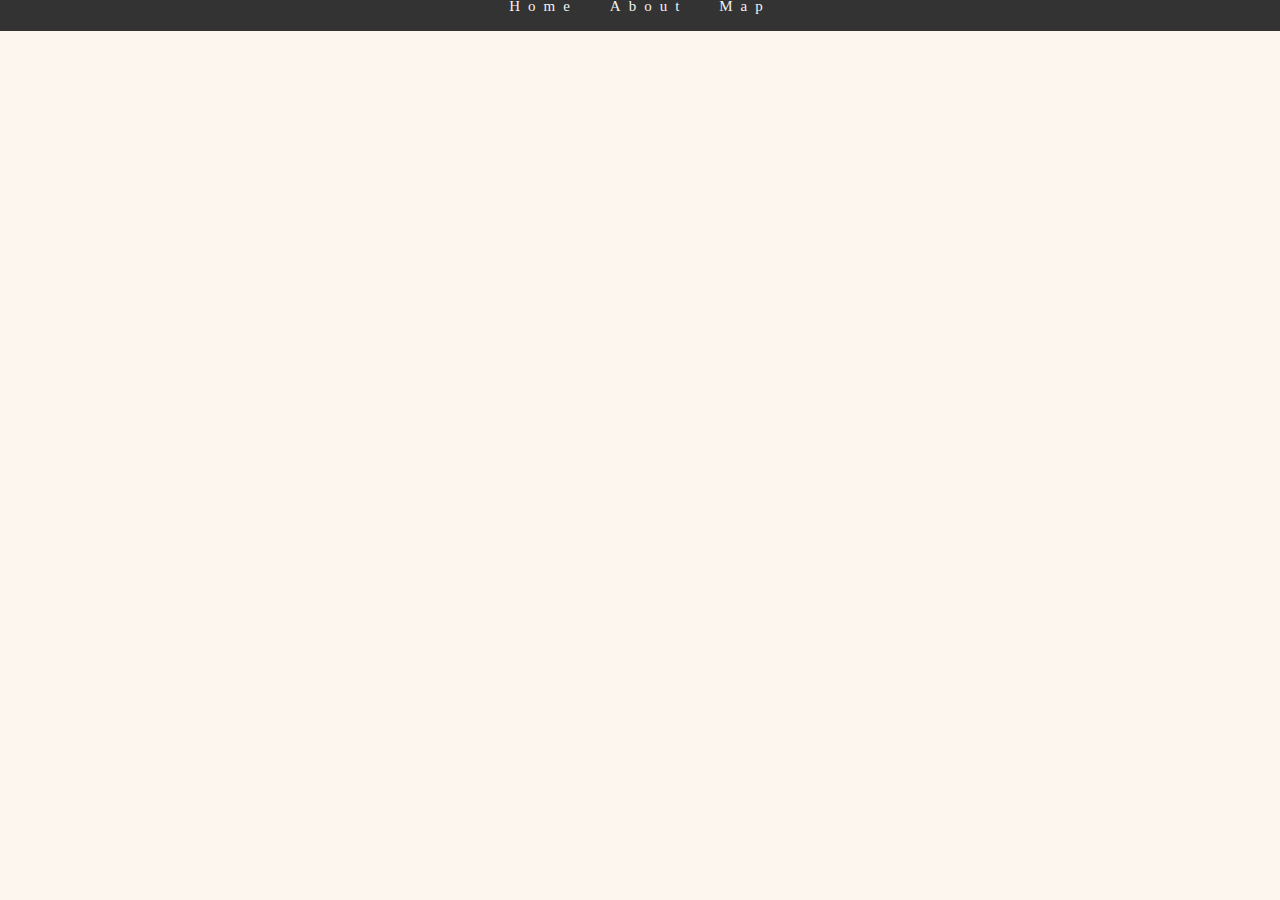
==== about.html @ c418088c "NAV BAR almost ready!!!" ====
<!DOCTYPE html>
<html>
<head>
  <title>Coffee Around LSE</title>
  <link href='css/bootstrap.min.css' rel='stylesheet'>
  <link href='css/styles.css' rel='stylesheet'>
  <meta charset="utf-8">
  <meta name="viewport" content="width=device-width, initial-scale=1">
</head>
<header>
  <div id='navbar'>
     <a href='./index.html'>Home</a>
     <a href='./about.html'>About</a>
     <a href='./map.html'>Map</a>
  </div>
  <h2>This will be the 'about' page. Might contain a contact form as well.</h2>


</header>
</html>
---- css/styles.css ----
@import url('https://fonts.googleapis.com/css?family=Josefin+Sans:300|Merriweather|Playfair+Display');
h1 {
  font-size: 30px;
  font-weight: 300;
  font-family: 'Playfair+Display', serif;
  letter-spacing: 10px;
  padding-left: 20px;
  text-align: center;
  padding-top: 60px;

}
h2 {
  font-size: 20px;
  font-weight: lighter;
  font-family: 'Playfair+Display', serif;
  margin-top: -8px;
  text-align: center;
}
dt {
  font-family: 'Playfair+Display', serif;
  font-size: 20px;
  font-weight: 300;
  text-align: center;
}
body {
  background-color: #fcf6ef;
}
#navbar {
  overflow: hidden;
  background-color: #333;
  position: fixed;
  margin-top: -10px;
  width: 100%;
  text-align: center;
}
#navbar a {
  float: none;
  display: inline-block;
  color: #f2f2f2;
  text-align: center;
  padding: 14px;
  text-decoration: none;
}
.content {
  margin-top: 10px;
}
.sticky {
  position: fixed;
  top: 20px;
  width: 100%;
}
.sticky + .content {
  padding-top: 60px;
}
a {
  font-size: 15px;
  font-family: 'Playfair+Display', serif;
  letter-spacing: 8px;
  color: #444444;
  text-align: center;
  text-decoration: none;
}
a:hover {
  background-color: #fcf6ef;
  color: black;
}
.overlay {
  position: absolute;
  top: 0;
  bottom: 0;
  left: 0;
  right: 0;
  height: 100%;
  width: 100%;
  opacity: 0;
  transition: .5s ease;
}
.container:hover .overlay {
  opacity: 1;
}
.text {
  color: white;
  font-size: 30px;
  font-family: 'Playfair+Display', serif;
  letter-spacing: 5px;
  position: absolute;
  top: 47%;
  left: 50%;
  transform: translate(-50%, -50%);
  -ms-transform: translate(-50%, -50%);
  text-align: center;
}
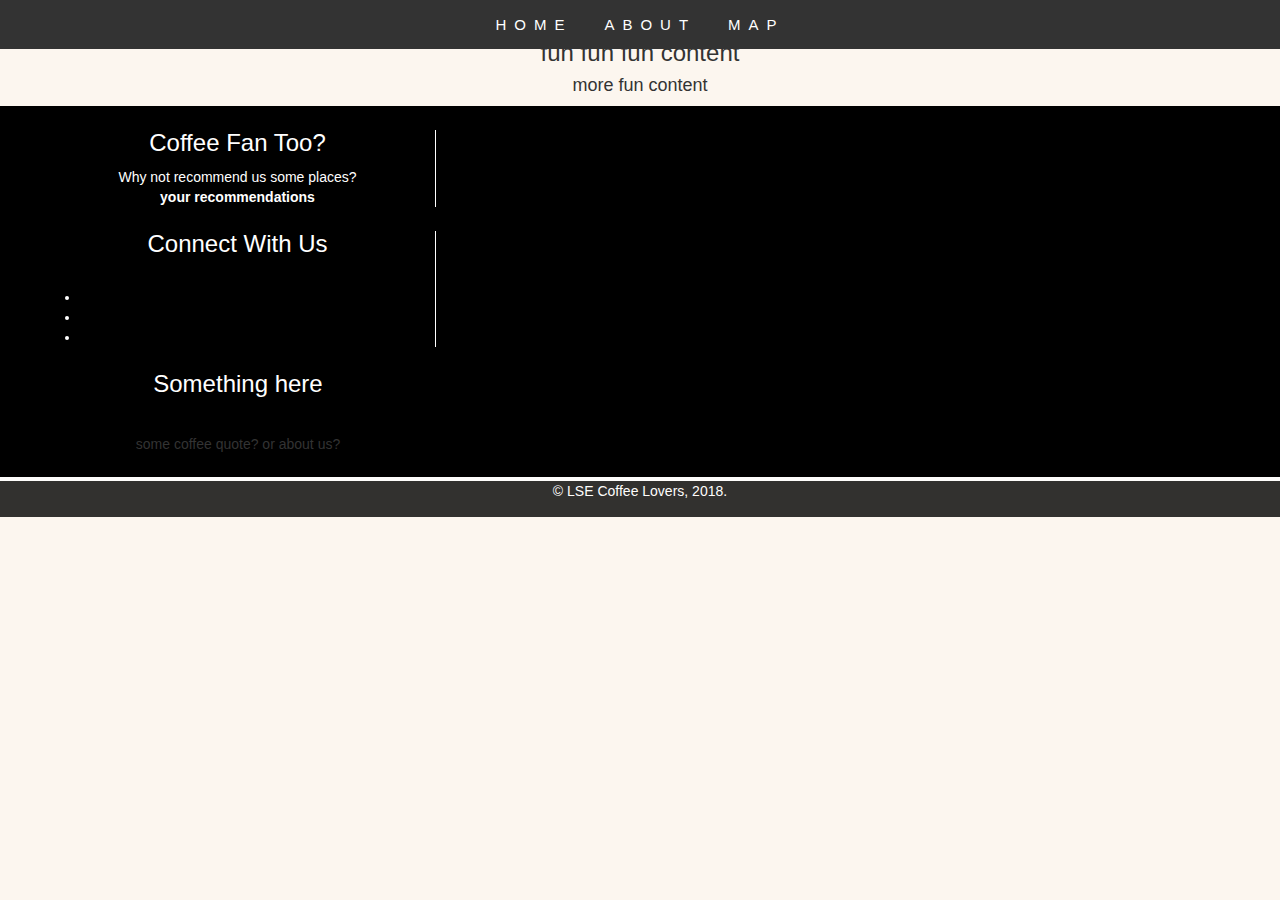
==== commit 6fbef45a: "added footer to all pages" ====
--- a/about.html
+++ b/about.html
@@ -7,14 +7,52 @@
   <meta charset="utf-8">
   <meta name="viewport" content="width=device-width, initial-scale=1">
 </head>
-<header>
-  <div id='navbar'>
-     <a href='./index.html'>Home</a>
-     <a href='./about.html'>About</a>
-     <a href='./map.html'>Map</a>
+
+<body>
+  <div class='wrapper'>
+    <div id='navbar'>
+      <a href='./index.html'>HOME</a>
+      <a href='./about.html'>ABOUT</a>
+      <a href='./map.html'>MAP</a>
+    </div>
   </div>
-  <h2>This will be the 'about' page. Might contain a contact form as well.</h2>
 
+  <h2=class 'titleinvisible'>ABOUT US</h2>
+  <h3> fun fun fun content</h3>
+  <h4> more fun content</h4>
 
-</header>
+  <footer>
+  		<div id="footer-inner">
+  			<section class="one-third" id="footer-third">
+  				<h3>Coffee Fan Too?</h3>
+  				<p class="footercontact">Why not recommend us some places?<br>
+  					<b class="recommend"><a href='./about.html'>your recommendations</a></b>
+          </p>
+  			</section>
+  			<section class="one-third" id="footer-third">
+  				<h3>Connect With Us</h3>
+  				<br>
+  					<ul class ="socials">
+  						<li><a href="https://www.facebook.com/" target="_blank"><i class="fa fa-facebook"></i></a></li>
+  						<li><a href="https://www.instagram.com" target="_blank"><i class="fa fa-youtube"></i></a></li>
+  						<li><a href="https://www.twitter.com" target="_blank"><i class="fa fa-twitter"></i></a></li>
+  					</ul>
+  			</section>
+  			<section class="one-third" id="footer-third-last">
+  				<h3>Something here</h3>
+  				<br>
+  				<h5>
+  					some coffee quote? or about us?
+  				</h5>
+  			</section>
+  		</div>
+
+  </section>
+  	</footer>
+
+  	<footer class="second">
+  		<p>&copy; LSE Coffee Lovers, 2018.</p>
+  	</footer>
+
+</body>
 </html>
--- a/css/styles.css
+++ b/css/styles.css
@@ -1,35 +1,14 @@
 @import url('https://fonts.googleapis.com/css?family=Josefin+Sans:300|Merriweather|Playfair+Display');
-h1 {
-  font-size: 30px;
-  font-weight: 300;
-  font-family: 'Playfair+Display', serif;
-  letter-spacing: 10px;
-  padding-left: 20px;
-  text-align: center;
-  padding-top: 60px;
 
-}
-h2 {
-  font-size: 20px;
-  font-weight: lighter;
-  font-family: 'Playfair+Display', serif;
-  margin-top: -8px;
-  text-align: center;
-}
-dt {
-  font-family: 'Playfair+Display', serif;
-  font-size: 20px;
-  font-weight: 300;
-  text-align: center;
-}
 body {
   background-color: #fcf6ef;
+  text-align: center;
 }
 #navbar {
   overflow: hidden;
   background-color: #333;
   position: fixed;
-  margin-top: -10px;
+  margin-top: 0;
   width: 100%;
   text-align: center;
 }
@@ -42,27 +21,32 @@
   text-decoration: none;
 }
 .content {
-  margin-top: 10px;
+  margin-top: 0;
 }
 .sticky {
   position: fixed;
-  top: 20px;
+  top: 0;
   width: 100%;
 }
 .sticky + .content {
-  padding-top: 60px;
+  padding-top: 60;
 }
-a {
+#navbar a {
   font-size: 15px;
-  font-family: 'Playfair+Display', serif;
+  font-family: 'Josefin+Sans', sans-serif;
+  font-weight: lighter;
   letter-spacing: 8px;
-  color: #444444;
+  color: white;
   text-align: center;
   text-decoration: none;
 }
-a:hover {
+#navbar a:hover {
   background-color: #fcf6ef;
   color: black;
+}
+.container {
+  position: relative;
+  width: 90%;
 }
 .overlay {
   position: absolute;
@@ -78,15 +62,114 @@
 .container:hover .overlay {
   opacity: 1;
 }
+.container:hover .img-responsive  {
+  opacity: 0.5;
+}
+.container:hover .text {
+  color: black;
+  font-weight: 300;
+  font-size: 25px;
+}
 .text {
-  color: white;
-  font-size: 30px;
   font-family: 'Playfair+Display', serif;
   letter-spacing: 5px;
+  font-size: 25px;
+  font-family: 'Josefin+Sans', sans-serif;
+  font-weight: lighter;
+  letter-spacing: 3px;
   position: absolute;
   top: 47%;
   left: 50%;
   transform: translate(-50%, -50%);
   -ms-transform: translate(-50%, -50%);
+  -webkit-transform: translate(-50%, -50%);
   text-align: center;
 }
+h1 {
+  font-size: 35px;
+  font-weight: 300;
+  font-family: 'Playfair+Display', serif;
+  letter-spacing: 10px;
+  padding-left: 20px;
+  text-align: center;
+  padding-top: 60px;
+
+}
+h2 {
+  font-size: 15px;
+  font-weight: lighter;
+  font-family: 'Josefin+Sans', sans-serif;
+  letter-spacing: 3px;
+  margin-top: -5px;
+  margin-bottom: 40px;
+  text-align: center;
+}
+.titleinvisible {
+  color: #fcf6ef;
+}
+dt {
+  font-family: 'Playfair+Display', serif;
+  font-size: 20px;
+  font-weight: 300;
+  letter-spacing: 2px;
+  text-align: center;
+}
+footer {
+	background: black;
+	overflow: hidden;
+  font-family: 'Montserrat', sans-serif;
+  text-align: center;
+}
+#footer-inner {
+	max-width: 1200px;
+	margin: 0 auto;
+}
+footer .one-third {
+	width: 33%;
+	margin: 2% 0;
+}
+footer h3 {
+	color: white;
+}
+footer p {
+	color: white;
+	text-align: center;
+}
+#footer-third {
+	border-right: 1px solid #fff;
+  text-align: center;
+  color: white;
+}
+footer a {
+	color: #fff;
+	text-decoration: none;
+  color: white;
+}
+.social li {
+	display: inline;
+  color: white;
+}
+.social i {
+	font-size: 245%;
+	padding: 2% 6%;
+	color: white;
+}
+.social i:hover {
+	color: white;
+}
+h5 :hover {
+	text-decoration: none;
+	color: white;
+}
+footer.second {
+		border-top: 4px solid #fff;
+		max-height: 40px;
+		padding-bottom: 1%;
+		opacity: 0.8;
+}
+#map {
+  width: 100%;
+  height: 600px;
+  background-color: grey;
+  margin-top: 20px;
+}
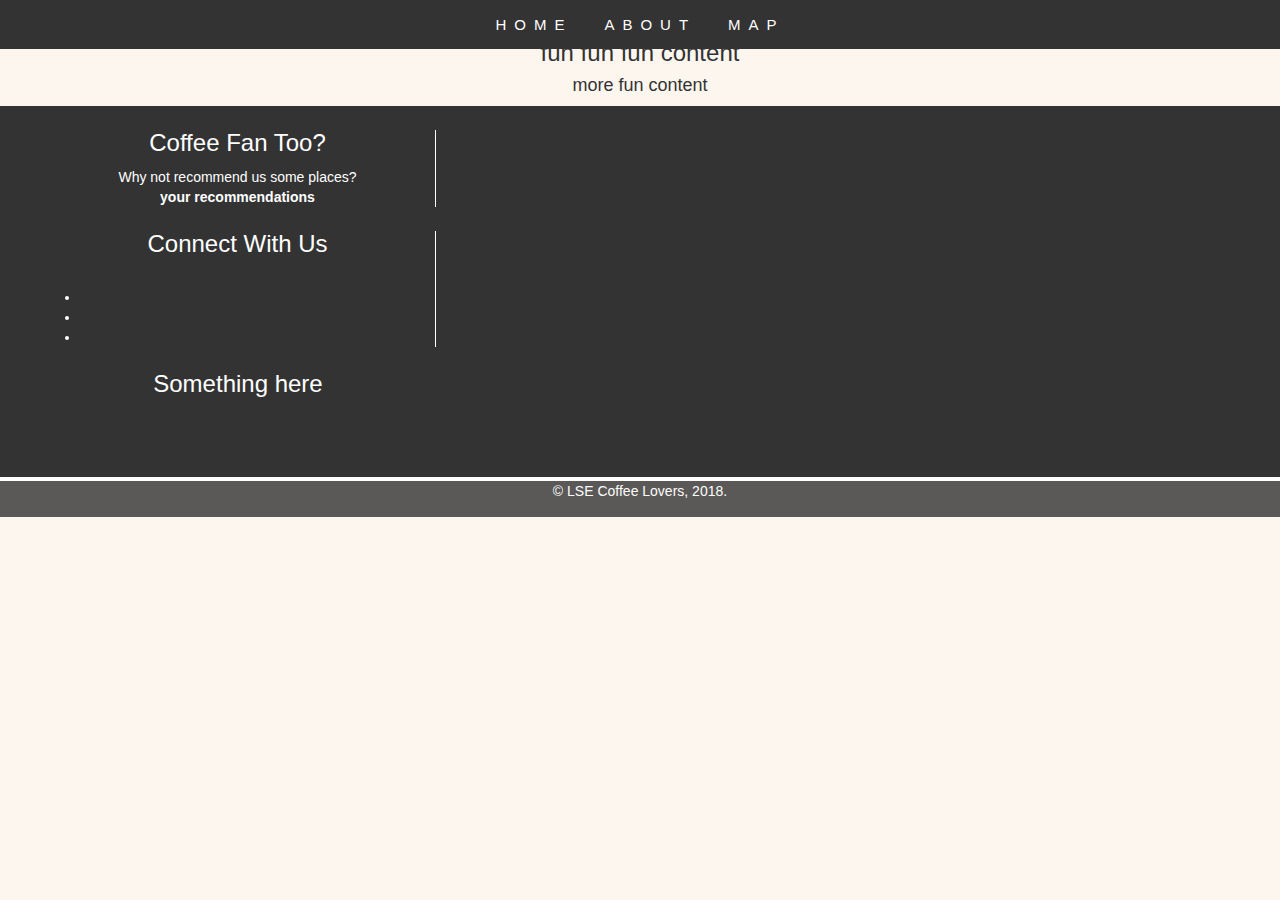
==== commit 0e09266f: "split javascript to separate file" ====
--- a/about.html
+++ b/about.html
@@ -1,11 +1,11 @@
 <!DOCTYPE html>
 <html>
 <head>
+  <meta charset="utf-8">
+  <meta name="viewport" content="width=device-width, initial-scale=1">
   <title>Coffee Around LSE</title>
   <link href='css/bootstrap.min.css' rel='stylesheet'>
   <link href='css/styles.css' rel='stylesheet'>
-  <meta charset="utf-8">
-  <meta name="viewport" content="width=device-width, initial-scale=1">
 </head>
 
 <body>
--- a/css/styles.css
+++ b/css/styles.css
@@ -57,7 +57,7 @@
   height: 100%;
   width: 100%;
   opacity: 0;
-  transition: .5s ease;
+  transition: .9s ease;
 }
 .container:hover .overlay {
   opacity: 1;
@@ -74,8 +74,6 @@
   font-family: 'Playfair+Display', serif;
   letter-spacing: 5px;
   font-size: 25px;
-  font-family: 'Josefin+Sans', sans-serif;
-  font-weight: lighter;
   letter-spacing: 3px;
   position: absolute;
   top: 47%;
@@ -86,13 +84,12 @@
   text-align: center;
 }
 h1 {
-  font-size: 35px;
+  font-size: 45px;
   font-weight: 300;
   font-family: 'Playfair+Display', serif;
   letter-spacing: 10px;
-  padding-left: 20px;
   text-align: center;
-  padding-top: 60px;
+  padding-top: 70px;
 
 }
 h2 {
@@ -101,7 +98,7 @@
   font-family: 'Josefin+Sans', sans-serif;
   letter-spacing: 3px;
   margin-top: -5px;
-  margin-bottom: 40px;
+  margin-bottom: 60px;
   text-align: center;
 }
 .titleinvisible {
@@ -114,8 +111,30 @@
   letter-spacing: 2px;
   text-align: center;
 }
+#myBtn {
+    display: none;
+    position: fixed;
+    bottom: 20px;
+    right: 30px;
+    z-index: 99;
+    border: none;
+    outline: none;
+    background-color: #555;
+    color: white;
+    cursor: pointer;
+    padding: 10px;
+    border-radius: 5px;
+    font-size: 13px;
+    font-family: 'Josefin+Sans', sans-serif;
+    font-weight: 300;
+    letter-spacing: 2px;
+}
+#myBtn:hover {
+    background-color: white;
+    color: #555;
+}
 footer {
-	background: black;
+	background: #333;
 	overflow: hidden;
   font-family: 'Montserrat', sans-serif;
   text-align: center;
@@ -166,10 +185,10 @@
 		max-height: 40px;
 		padding-bottom: 1%;
 		opacity: 0.8;
-}
-#map {
-  width: 100%;
-  height: 600px;
-  background-color: grey;
-  margin-top: 20px;
-}
+	}
+  #map {
+   width: 100%;
+   height: 600px;
+   background-color: grey;
+   margin-top: 20px;
+ }
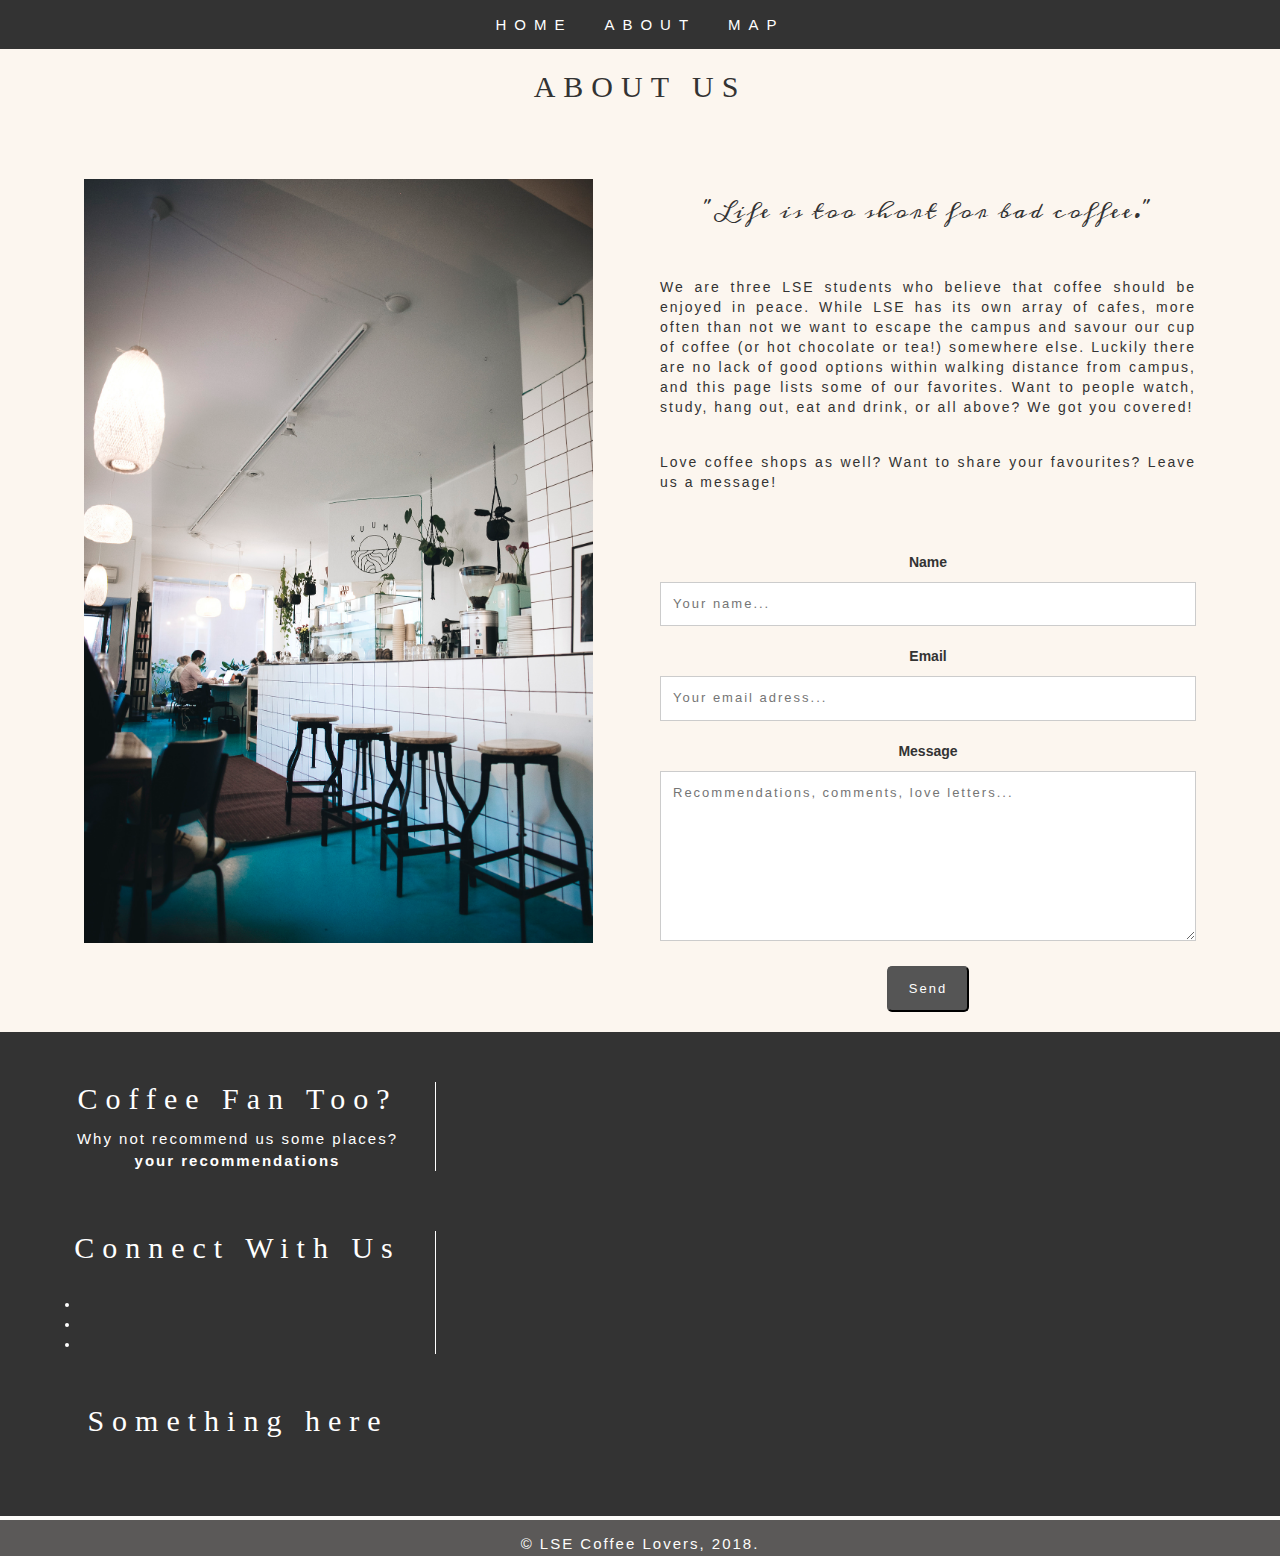
==== commit 032a44d0: "finished about-page" ====
--- a/about.html
+++ b/about.html
@@ -3,29 +3,55 @@
 <head>
   <meta charset="utf-8">
   <meta name="viewport" content="width=device-width, initial-scale=1">
-  <title>Coffee Around LSE</title>
+  <title>Coffee Around LSE - About</title>
   <link href='css/bootstrap.min.css' rel='stylesheet'>
   <link href='css/styles.css' rel='stylesheet'>
 </head>
-
 <body>
-  <div class='wrapper'>
+  <header>
+<!-- nav bar -->
     <div id='navbar'>
       <a href='./index.html'>HOME</a>
       <a href='./about.html'>ABOUT</a>
       <a href='./map.html'>MAP</a>
     </div>
+<!-- /nav bar -->
+  </header>
+  <h2=class 'titleinvisible'>CONTACT US</h2>
+<!--  form -->
+<div class="container">
+  <div style="text-align:center">
+    <h3 id='about-title'>ABOUT US</h3>
   </div>
-
-  <h2=class 'titleinvisible'>ABOUT US</h2>
-  <h3> fun fun fun content</h3>
-  <h4> more fun content</h4>
-
+  <div class="row">
+    <div class="column">
+      <img class="img-responsive" src='images/3.jpg' style="width:95%;height:95%;padding-bottom:50px;">
+    </div>
+    <div class="column">
+      <p id='quote'>"Life is too short for bad coffee."</p>
+      <p id='us'> We are three LSE students who believe that coffee should be enjoyed in peace. While LSE has its own
+        array of cafes, more often than not we want to escape the campus and savour our cup of coffee (or hot chocolate
+        or tea!) somewhere else. Luckily there are no lack of good options within walking distance from campus,
+        and this page lists some of our favorites. Want to people watch, study, hang out, eat and drink, or all
+        above? We got you covered! </p>
+      <p id='suggestion'>Love coffee shops as well? Want to share your favourites? Leave us a message!</p>
+        <label for="name">Name</label>
+        <input type="text" id="name" name="name" placeholder="Your name...">
+        <label for="email">Email</label>
+        <input type="text" id="email" name="email" placeholder="Your email adress...">
+        <label for="message">Message</label>
+        <textarea id="message" name="message" placeholder="Recommendations, comments, love letters..." style="height:170px"></textarea>
+        <input type="submit" value="Send">
+    </div>
+  </div>
+</div>
+<!-- /form -->
+<!-- footer -->
   <footer>
   		<div id="footer-inner">
   			<section class="one-third" id="footer-third">
   				<h3>Coffee Fan Too?</h3>
-  				<p class="footercontact">Why not recommend us some places?<br>
+  				<p class="footer">Why not recommend us some places?<br>
   					<b class="recommend"><a href='./about.html'>your recommendations</a></b>
           </p>
   			</section>
@@ -46,13 +72,11 @@
   				</h5>
   			</section>
   		</div>
-
   </section>
   	</footer>
-
   	<footer class="second">
   		<p>&copy; LSE Coffee Lovers, 2018.</p>
   	</footer>
-
+<!-- /footer -->
 </body>
 </html>
--- a/css/styles.css
+++ b/css/styles.css
@@ -1,4 +1,4 @@
-@import url('https://fonts.googleapis.com/css?family=Josefin+Sans:300|Merriweather|Playfair+Display');
+@import url('https://fonts.googleapis.com/css?family=Josefin+Sans:300|Meddon|Playfair+Display');
 
 body {
   background-color: #fcf6ef;
@@ -8,9 +8,10 @@
   overflow: hidden;
   background-color: #333;
   position: fixed;
-  margin-top: 0;
+  margin-top: 0px;
   width: 100%;
   text-align: center;
+  z-index: 99999;
 }
 #navbar a {
   float: none;
@@ -62,7 +63,7 @@
 .container:hover .overlay {
   opacity: 1;
 }
-.container:hover .img-responsive  {
+.container:hover .image {
   opacity: 0.5;
 }
 .container:hover .text {
@@ -90,7 +91,6 @@
   letter-spacing: 10px;
   text-align: center;
   padding-top: 70px;
-
 }
 h2 {
   font-size: 15px;
@@ -100,6 +100,30 @@
   margin-top: -5px;
   margin-bottom: 60px;
   text-align: center;
+}
+h3 {
+  font-size: 30px;
+  font-weight: 300;
+  font-family: 'Playfair+Display', serif;
+  letter-spacing: 8px;
+  margin-top: 50px;
+  margin-bottom: 10px;
+  text-align: center;
+}
+p {
+  font-size: 15px;
+  font-weight: lighter;
+  font-family: 'Josefin+Sans', sans-serif;
+  letter-spacing: 2px;
+  margin-top: 13px;
+  margin-bottom: 60px;
+  text-align: center;
+}
+#description {
+  font-size: 12px;
+  font-weight: lighter;
+  font-family: 'Josefin+Sans', sans-serif;
+  text-align: left;
 }
 .titleinvisible {
   color: #fcf6ef;
@@ -192,3 +216,91 @@
    background-color: grey;
    margin-top: 20px;
  }
+/* about page */
+ * {
+     box-sizing: border-box;
+ }
+ input[type=text], select, textarea {
+     width: 100%;
+     padding: 12px;
+     border: 1px solid #ccc;
+     margin-top: 5px;
+     margin-bottom: 20px;
+     resize: vertical;
+ }
+ input[type=submit] {
+     background-color: #555;
+     color: white;
+     padding: 12px 20px;
+     border-radius: 5px;
+     cursor: pointer;
+     font-size: 13px;
+     font-family: 'Josefin+Sans', sans-serif;
+     font-weight: 300;
+     letter-spacing: 2px;
+}
+input[type=submit]:hover {
+     background-color: white;
+     color: #555;
+}
+#about-title {
+  font-size: 30px;
+  font-weight: 300;
+  font-family: 'Playfair+Display', serif;
+  letter-spacing: 8px;
+  margin-top: 50px;
+  margin-bottom: 50px;
+  text-align: center;
+  }
+#quote {
+  font-size: 20px;
+  font-family: 'Meddon', cursive;
+  letter-spacing: 2px;
+  font-weight: 100;
+  margin-top: 19px;
+}
+#us {
+  font-size: 14px;
+  text-align: justify;
+  margin-top: -10px;
+}
+#suggestion {
+  margin-top: -25px;
+  text-align: justify;
+  font-size: 14px;
+}
+#name {
+  font-size: 13px;
+  font-family: 'Josefin+Sans', sans-serif;
+  font-weight: 300;
+  letter-spacing: 2px;
+}
+#email {
+  font-size: 13px;
+  font-family: 'Josefin+Sans', sans-serif;
+  font-weight: 300;
+  letter-spacing: 2px;
+}
+#message {
+  font-size: 13px;
+  font-family: 'Josefin+Sans', sans-serif;
+  font-weight: 300;
+  letter-spacing: 2px;
+}
+ .column {
+     float: left;
+     width: 50%;
+     margin-top: 6px;
+     padding: 20px;
+ }
+ .row:after {
+     content: "";
+     display: table;
+     clear: both;
+ }
+ @media screen and (max-width: 600px) {
+     .column, input[type=submit] {
+         width: 100%;
+         margin-top: 0;
+     }
+ }
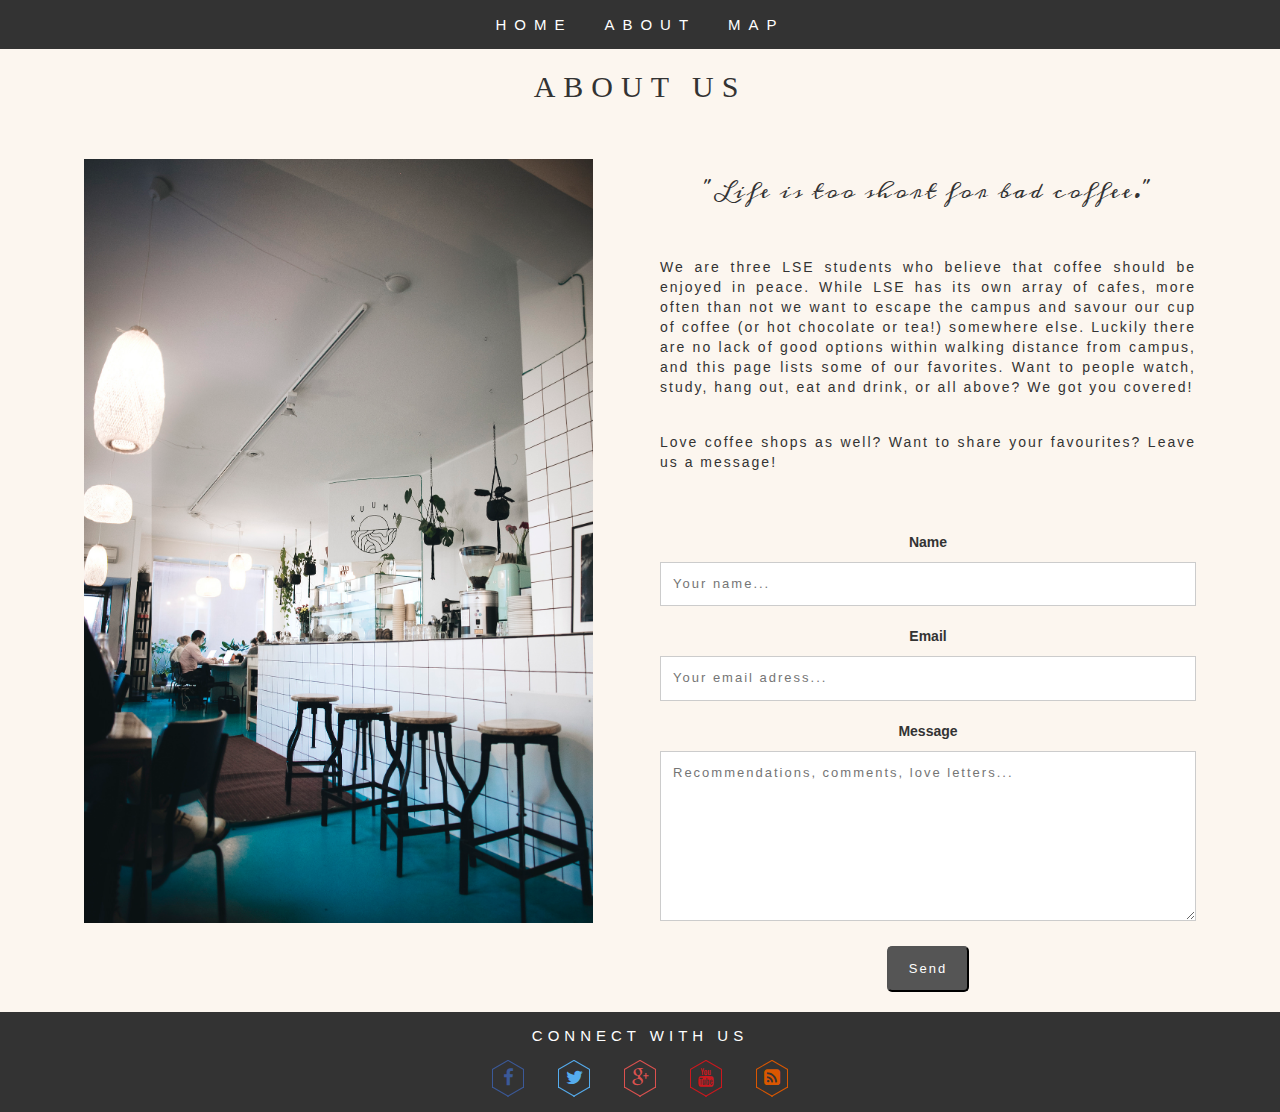
==== commit 63af00cb: "added simpler footer" ====
--- a/about.html
+++ b/about.html
@@ -3,9 +3,14 @@
 <head>
   <meta charset="utf-8">
   <meta name="viewport" content="width=device-width, initial-scale=1">
-  <title>Coffee Around LSE - About</title>
+  <title>Coffee Around LSE - Home</title>
   <link href='css/bootstrap.min.css' rel='stylesheet'>
   <link href='css/styles.css' rel='stylesheet'>
+  <link rel="stylesheet" type="text/css" href="assets/css/font-awesome.min.css">
+  <link rel="stylesheet" type="text/css" href="assets/css/hexagons.min.css">
+  <script src='js/javascript.js'></script>
+  <script src="assets/js/jquery-2.1.0.min.js"></script>
+  <script src="assets/js/hexagons.min.js"></script>
 </head>
 <body>
   <header>
@@ -47,36 +52,13 @@
 </div>
 <!-- /form -->
 <!-- footer -->
-  <footer>
-  		<div id="footer-inner">
-  			<section class="one-third" id="footer-third">
-  				<h3>Coffee Fan Too?</h3>
-  				<p class="footer">Why not recommend us some places?<br>
-  					<b class="recommend"><a href='./about.html'>your recommendations</a></b>
-          </p>
-  			</section>
-  			<section class="one-third" id="footer-third">
-  				<h3>Connect With Us</h3>
-  				<br>
-  					<ul class ="socials">
-  						<li><a href="https://www.facebook.com/" target="_blank"><i class="fa fa-facebook"></i></a></li>
-  						<li><a href="https://www.instagram.com" target="_blank"><i class="fa fa-youtube"></i></a></li>
-  						<li><a href="https://www.twitter.com" target="_blank"><i class="fa fa-twitter"></i></a></li>
-  					</ul>
-  			</section>
-  			<section class="one-third" id="footer-third-last">
-  				<h3>Something here</h3>
-  				<br>
-  				<h5>
-  					some coffee quote? or about us?
-  				</h5>
-  			</section>
-  		</div>
-  </section>
-  	</footer>
-  	<footer class="second">
-  		<p>&copy; LSE Coffee Lovers, 2018.</p>
-  	</footer>
-<!-- /footer -->
+<footer>
+  <p id='footertext'>CONNECT WITH US</p>
+  <a href="#"><span class="hb hb-xs spin-icon inv"><i class="fa fa-facebook"></i></span></a>
+  <a href="#"><span class="hb hb-xs spin-icon inv"><i class="fa fa-twitter"></i></span></a>
+  <a href="#"><span class="hb hb-xs spin-icon inv"><i class="fa fa-google-plus"></i></span></a>
+	<a href="#"><span class="hb hb-xs spin-icon inv"><i class="fa fa-youtube"></i></span></a>
+  <a href="#"><span class="hb hb-xs spin-icon inv"><i class="fa fa-rss-square"></i></span></a>
+</footer>
 </body>
 </html>
--- a/css/styles.css
+++ b/css/styles.css
@@ -157,64 +157,38 @@
     background-color: white;
     color: #555;
 }
+/* footer */
 footer {
 	background: #333;
 	overflow: hidden;
   font-family: 'Montserrat', sans-serif;
   text-align: center;
-}
-#footer-inner {
-	max-width: 1200px;
-	margin: 0 auto;
-}
-footer .one-third {
-	width: 33%;
-	margin: 2% 0;
-}
-footer h3 {
-	color: white;
-}
-footer p {
-	color: white;
-	text-align: center;
-}
-#footer-third {
-	border-right: 1px solid #fff;
+  height: 100px;
+  left: 0;
+  bottom: 0;
+  width: 100%;
+}
+#footertext {
+  font-family: 'Montserrat', sans-serif;
   text-align: center;
   color: white;
-}
-footer a {
-	color: #fff;
-	text-decoration: none;
-  color: white;
-}
-.social li {
-	display: inline;
-  color: white;
-}
-.social i {
-	font-size: 245%;
-	padding: 2% 6%;
-	color: white;
-}
-.social i:hover {
-	color: white;
-}
-h5 :hover {
-	text-decoration: none;
-	color: white;
-}
-footer.second {
-		border-top: 4px solid #fff;
-		max-height: 40px;
-		padding-bottom: 1%;
-		opacity: 0.8;
-	}
+  margin-bottom: -2px;
+  letter-spacing: 5px;
+}
   #map {
    width: 100%;
    height: 600px;
    background-color: grey;
-   margin-top: 20px;
+   margin-top: 0px;
+ }
+ #map-title {
+ font-size: 30px;
+ font-weight: 300;
+ font-family: 'Playfair+Display', serif;
+ letter-spacing: 5px;
+ margin-top: 70px;
+ margin-bottom: 25px;
+ text-align: center;
  }
 /* about page */
  * {
@@ -249,7 +223,7 @@
   font-family: 'Playfair+Display', serif;
   letter-spacing: 8px;
   margin-top: 50px;
-  margin-bottom: 50px;
+  margin-bottom: 30px;
   text-align: center;
   }
 #quote {
--- a/assets/css/hexagons.min.css
+++ b/assets/css/hexagons.min.css
@@ -0,0 +1,12 @@
+/* ---------------------------------------------------------------------- 
+* Product Name: CSS3 Hexagon Buttons
+* Product URI: http://ollopage.com/html/hex-btn/
+* Author: ollopage
+* Author URI: http://ollopage.com/
+* Description: CSS3 Hexagon Buttons created with pure css3 by olloPage
+* Version: 1.0.1
+* License: GNU General Public License v2 or later
+* License URI: http://www.gnu.org/licenses/gpl-2.0.html
+* Tags: CSS3 Hexagon Buttons, social buttons, buttons, ollopage
+* ---------------------------------------------------------------------- */
+.hb{display:inline-block;position:relative;text-align:center;z-index:0}.hb:after,.hb:before{position:absolute;content:"";left:-1px;top:0;z-index:-1}.hb:before{-webkit-transform:rotate(60deg);-moz-transform:rotate(60deg);-ms-transform:rotate(60deg);-o-transform:rotate(60deg);transform:rotate(60deg)}.hb:after{-webkit-transform:rotate(-60deg);-moz-transform:rotate(-60deg);-ms-transform:rotate(-60deg);-o-transform:rotate(-60deg);transform:rotate(-60deg)}.hb i{z-index:9;transition:all .25s ease}.hb,.hb i,.hb:after,.hb:before{-webkit-transition:all .25s ease;-moz-transition:all .25s ease;-ms-transition:all .25s ease;-o-transition:all .25s ease}.hb,.hb:after,.hb:before{box-sizing:border-box;transition:all .25s ease;background-color:#2c3e50;border-left:1px solid #2c3e50;border-right:1px solid #2c3e50;color:#2ecc71}.hb-lg{line-height:150px;font-size:150px;margin:74px 0}.hb-lg,.hb-lg:after,.hb-lg:before{height:148px;width:256px}.hb-md{line-height:74px;font-size:74px;margin:37px 0}.hb-md,.hb-md:after,.hb-md:before{height:74px;width:128px}.hb-sm{line-height:37px;font-size:37px;margin:18.5px 0}.hb-sm,.hb-sm:after,.hb-sm:before{height:37px;width:64px}.hb-xs{line-height:18.5px;font-size:18.5px;margin:9.5px 0}.hb-xs,.hb-xs:after,.hb-xs:before{height:18.5px;width:32px}.hb-lg-margin,.hb-md-margin,.hb-sm-margin,.hb-xs-margin{margin:15px;display:inline-block;overflow:hidden}.hb-lg-margin{height:296px;width:256px}.hb-md-margin{height:148px;width:128px}.hb-sm-margin{height:74px;width:64px}.hb-xs-margin{height:38px;width:32px}.spin,.spin-icon i{-webkit-transition:-webkid-transform .25s ease;-moz-transition:-moz-transform .25s ease;-ms-transition:-ms-transform .25s ease;-o-transition:-o-transform .25s ease;transition:transform .25s ease}.spin-icon:hover i,.spin:hover{-webkit-transform:rotate(360deg);-moz-transform:rotate(360deg);-ms-transform:rotate(360deg);-o-transform:rotate(360deg);transform:rotate(360deg)}.hb:hover,.hb:hover:after,.hb:hover:before{background:0 0;border-left:1px solid #2ecc71;border-right:1px solid #2ecc71;color:#2ecc71}.hb-custom,.hb-custom:after,.hb-custom:before{background:#f39c12!important;color:#fff!important;border-left:1px solid #f39c12!important;border-right:1px solid #f39c12!important}.hb-custom:hover,.hb-custom:hover:after,.hb-custom:hover:before{background:#f1c40f!important;border-left:1px solid #f1c40f!important;border-right:1px solid #f1c40f!important;color:#000!important}.hb-facebook,.hb-facebook:after,.hb-facebook:before{background:#3B5998;border-color:#3B5998;color:#fff}.hb-facebook-inv,.hb-facebook-inv:after,.hb-facebook-inv:before,.hb-facebook:hover,.hb-facebook:hover:after,.hb-facebook:hover:before{border-color:#3B5998;color:#3B5998;background:0 0}.hb-facebook-inv:hover,.hb-facebook-inv:hover:after,.hb-facebook-inv:hover:before{background:#3B5998;border-color:#3B5998;color:#fff}.hb-twitter,.hb-twitter:after,.hb-twitter:before{background:#55ACEE;border-color:#55ACEE;color:#fff}.hb-twitter-inv,.hb-twitter-inv:after,.hb-twitter-inv:before,.hb-twitter:hover,.hb-twitter:hover:after,.hb-twitter:hover:before{background:0 0;border-color:#55ACEE;color:#55ACEE}.hb-twitter-inv:hover,.hb-twitter-inv:hover:after,.hb-twitter-inv:hover:before{background:#55ACEE;border-color:#55ACEE;color:#fff}.hb-google-plus,.hb-google-plus:after,.hb-google-plus:before{background:#db514f;border-color:#db514f;color:#fff}.hb-google-plus-inv,.hb-google-plus-inv:after,.hb-google-plus-inv:before,.hb-google-plus:hover,.hb-google-plus:hover:after,.hb-google-plus:hover:before{background:0 0;border-color:#db514f;color:#db514f}.hb-google-plus-inv:hover,.hb-google-plus-inv:hover:after,.hb-google-plus-inv:hover:before{background:#db514f;border-color:#db514f;color:#fff}.hb-youtube,.hb-youtube:after,.hb-youtube:before{background:#cc181e;border-color:#cc181e;color:#fff}.hb-youtube-inv,.hb-youtube-inv:after,.hb-youtube-inv:before,.hb-youtube:hover,.hb-youtube:hover:after,.hb-youtube:hover:before{background:0 0;border-color:#cc181e;color:#cc181e}.hb-youtube-inv:hover,.hb-youtube-inv:hover:after,.hb-youtube-inv:hover:before{background:#cc181e;border-color:#cc181e;color:#fff}.hb-linkedin,.hb-linkedin:after,.hb-linkedin:before{background:#0077b5;border-color:#0077b5;color:#fff}.hb-linkedin-inv,.hb-linkedin-inv:after,.hb-linkedin-inv:before,.hb-linkedin:hover,.hb-linkedin:hover:after,.hb-linkedin:hover:before{background:0 0;border-color:#0077b5;color:#0077b5}.hb-linkedin-inv:hover,.hb-linkedin-inv:hover:after,.hb-linkedin-inv:hover:before{background:#0077b5;border-color:#0077b5;color:#fff}.hb-tumblr,.hb-tumblr:after,.hb-tumblr:before{background:#2c4762;border-color:#2c4762;color:#fff}.hb-tumblr-inv,.hb-tumblr-inv:after,.hb-tumblr-inv:before,.hb-tumblr:hover,.hb-tumblr:hover:after,.hb-tumblr:hover:before{background:0 0;border-color:#2c4762;color:#2c4762}.hb-tumblr-inv:hover,.hb-tumblr-inv:hover:after,.hb-tumblr-inv:hover:before{background:#2c4762;border-color:#2c4762;color:#fff}.hb-rss,.hb-rss:after,.hb-rss:before{background:#da5700;border-color:#da5700;color:#fff}.hb-rss-inv,.hb-rss-inv:after,.hb-rss-inv:before,.hb-rss:hover,.hb-rss:hover:after,.hb-rss:hover:before{background:0 0;border-color:#da5700;color:#da5700}.hb-rss-inv:hover,.hb-rss-inv:hover:after,.hb-rss-inv:hover:before{background:#da5700;border-color:#da5700;color:#fff}.hb-pinterest,.hb-pinterest:after,.hb-pinterest:before{background:#da232a;border-color:#da232a;color:#fff}.hb-pinterest-inv,.hb-pinterest-inv:after,.hb-pinterest-inv:before,.hb-pinterest:hover,.hb-pinterest:hover:after,.hb-pinterest:hover:before{background:0 0;border-color:#da232a;color:#da232a}.hb-pinterest-inv:hover,.hb-pinterest-inv:hover:after,.hb-pinterest-inv:hover:before{background:#da232a;border-color:#da232a;color:#fff}.hb-vimeo,.hb-vimeo:after,.hb-vimeo:before{background:#20b9eb;border-color:#20b9eb;color:#fff}.hb-vimeo-inv,.hb-vimeo-inv:after,.hb-vimeo-inv:before,.hb-vimeo:hover,.hb-vimeo:hover:after,.hb-vimeo:hover:before{background:0 0;border-color:#20b9eb;color:#20b9eb}.hb-vimeo-inv:hover,.hb-vimeo-inv:hover:after,.hb-vimeo-inv:hover:before{background:#20b9eb;border-color:#20b9eb;color:#fff}.hb-github,.hb-github:after,.hb-github:before{background:#373a3c;border-color:#373a3c;color:#fff}.hb-github-inv,.hb-github-inv:after,.hb-github-inv:before,.hb-github:hover,.hb-github:hover:after,.hb-github:hover:before{background:0 0;border-color:#373a3c;color:#373a3c}.hb-github-inv:hover,.hb-github-inv:hover:after,.hb-github-inv:hover:before{background:#373a3c;border-color:#373a3c;color:#fff}.hb-flickr,.hb-flickr:after,.hb-flickr:before{background:#ff1981;border-color:#ff1981;color:#fff}.hb-flickr-inv,.hb-flickr-inv:after,.hb-flickr-inv:before,.hb-flickr:hover,.hb-flickr:hover:after,.hb-flickr:hover:before{background:0 0;border-color:#ff1981;color:#ff1981}.hb-flickr-inv:hover,.hb-flickr-inv:hover:after,.hb-flickr-inv:hover:before{background:#ff1981;border-color:#ff1981;color:#fff}.hb-dropbox,.hb-dropbox:after,.hb-dropbox:before{background:#007ee5;border-color:#007ee5;color:#fff}.hb-dropbox-inv,.hb-dropbox-inv:after,.hb-dropbox-inv:before,.hb-dropbox:hover,.hb-dropbox:hover:after,.hb-dropbox:hover:before{background:0 0;border-color:#007ee5;color:#007ee5}.hb-dropbox-inv:hover,.hb-dropbox-inv:hover:after,.hb-dropbox-inv:hover:before{background:#007ee5;border-color:#007ee5;color:#fff}.hb-xing,.hb-xing:after,.hb-xing:before{background:#006467;border-color:#006467;color:#fff}.hb-xing-inv,.hb-xing-inv:after,.hb-xing-inv:before,.hb-xing:hover,.hb-xing:hover:after,.hb-xing:hover:before{background:0 0;border-color:#006467;color:#006467}.hb-xing-inv:hover,.hb-xing-inv:hover:after,.hb-xing-inv:hover:before{background:#006467;border-color:#006467;color:#fff}.hb-skype,.hb-skype:after,.hb-skype:before{background:#00aceb;border-color:#00aceb;color:#fff}.hb-skype-inv,.hb-skype-inv:after,.hb-skype-inv:before,.hb-skype:hover,.hb-skype:hover:after,.hb-skype:hover:before{background:0 0;border-color:#00aceb;color:#00aceb}.hb-skype-inv:hover,.hb-skype-inv:hover:after,.hb-skype-inv:hover:before{background:#00aceb;border-color:#00aceb;color:#fff}.hb-dribbble,.hb-dribbble:after,.hb-dribbble:before{background:#ea4c89;border-color:#ea4c89;color:#fff}.hb-dribbble-inv,.hb-dribbble-inv:after,.hb-dribbble-inv:before,.hb-dribbble:hover,.hb-dribbble:hover:after,.hb-dribbble:hover:before{background:0 0;border-color:#ea4c89;color:#ea4c89}.hb-dribbble-inv:hover,.hb-dribbble-inv:hover:after,.hb-dribbble-inv:hover:before{background:#ea4c89;border-color:#ea4c89;color:#fff}.hb-tencent-weibo,.hb-tencent-weibo:after,.hb-tencent-weibo:before{background:#20B8E5;border-color:#20B8E5;color:#fff}.hb-tencent-weibo-inv,.hb-tencent-weibo-inv:after,.hb-tencent-weibo-inv:before,.hb-tencent-weibo:hover,.hb-tencent-weibo:hover:after,.hb-tencent-weibo:hover:before{background:0 0;border-color:#20B8E5;color:#20B8E5}.hb-tencent-weibo-inv:hover,.hb-tencent-weibo-inv:hover:after,.hb-tencent-weibo-inv:hover:before{background:#20B8E5;border-color:#20B8E5;color:#fff}.hb-instragram,.hb-instragram:after,.hb-instragram:before{background:#125688;border-color:#125688;color:#fff}.hb-instragram-inv,.hb-instragram-inv:after,.hb-instragram-inv:before,.hb-instragram:hover,.hb-instragram:hover:after,.hb-instragram:hover:before{background:0 0;border-color:#125688;color:#125688}.hb-instragram-inv:hover,.hb-instragram-inv:hover:after,.hb-instragram-inv:hover:before{background:#125688;border-color:#125688;color:#fff}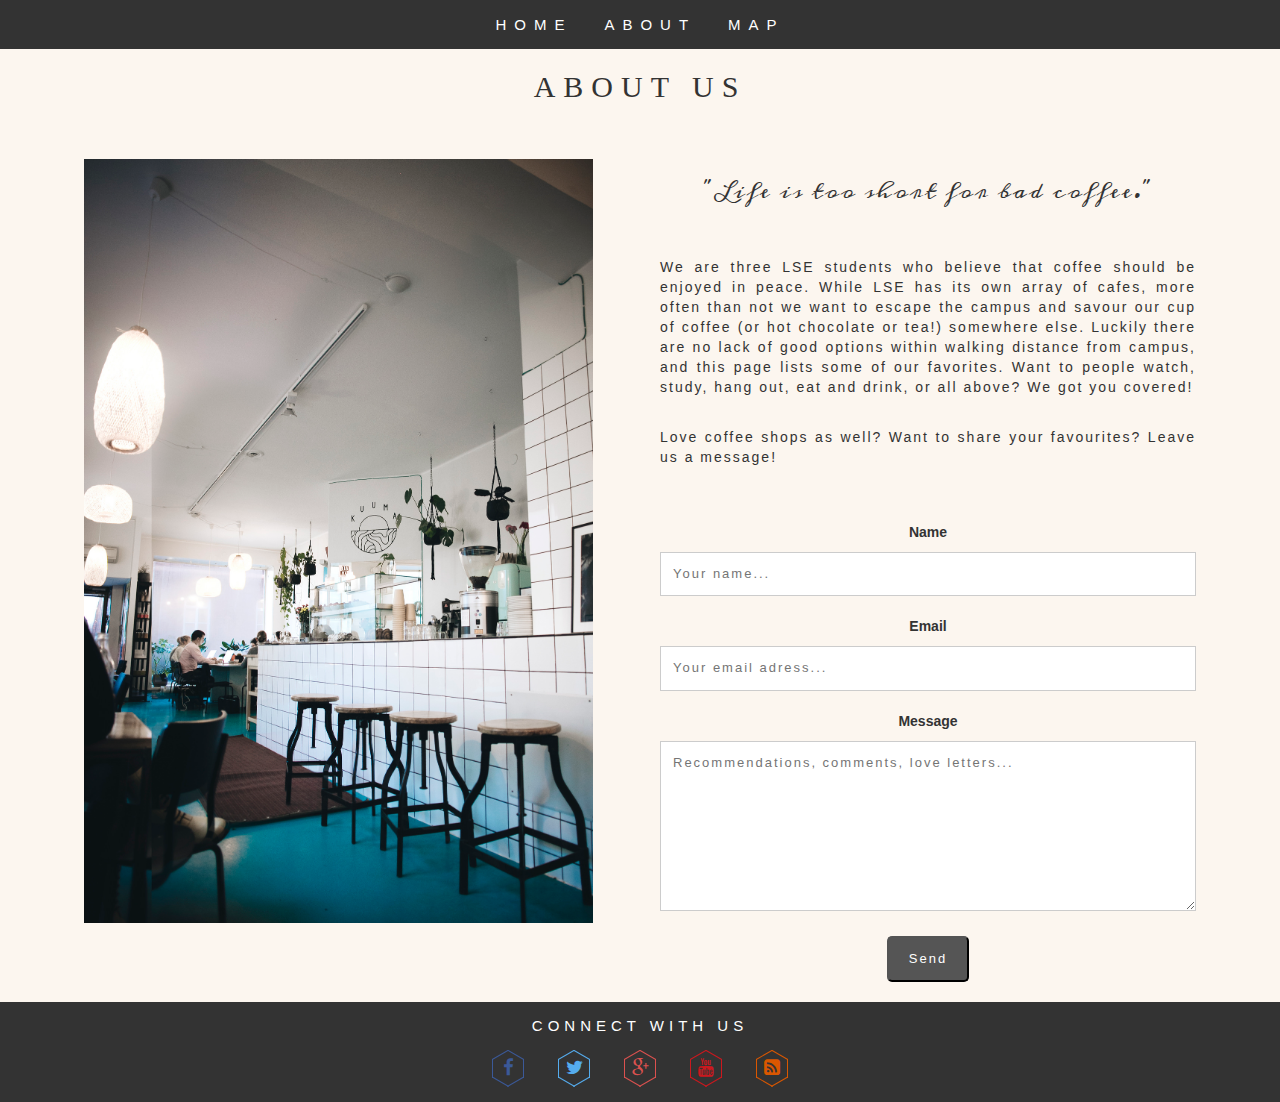
==== commit e8acb155: "renamed pages" ====
--- a/about.html
+++ b/about.html
@@ -3,7 +3,7 @@
 <head>
   <meta charset="utf-8">
   <meta name="viewport" content="width=device-width, initial-scale=1">
-  <title>Coffee Around LSE - Home</title>
+  <title>Coffee Around LSE - About</title>
   <link href='css/bootstrap.min.css' rel='stylesheet'>
   <link href='css/styles.css' rel='stylesheet'>
   <link rel="stylesheet" type="text/css" href="assets/css/font-awesome.min.css">
@@ -11,12 +11,13 @@
   <script src='js/javascript.js'></script>
   <script src="assets/js/jquery-2.1.0.min.js"></script>
   <script src="assets/js/hexagons.min.js"></script>
+  <link rel="icon" href="https://cdn2.iconfinder.com/data/icons/tasty-bites-icon-set/128/coffee.png">
 </head>
 <body>
   <header>
 <!-- nav bar -->
     <div id='navbar'>
-      <a href='./index.html'>HOME</a>
+      <a href='./home.html'>HOME</a>
       <a href='./about.html'>ABOUT</a>
       <a href='./map.html'>MAP</a>
     </div>
@@ -54,11 +55,11 @@
 <!-- footer -->
 <footer>
   <p id='footertext'>CONNECT WITH US</p>
-  <a href="#"><span class="hb hb-xs spin-icon inv"><i class="fa fa-facebook"></i></span></a>
-  <a href="#"><span class="hb hb-xs spin-icon inv"><i class="fa fa-twitter"></i></span></a>
-  <a href="#"><span class="hb hb-xs spin-icon inv"><i class="fa fa-google-plus"></i></span></a>
-	<a href="#"><span class="hb hb-xs spin-icon inv"><i class="fa fa-youtube"></i></span></a>
-  <a href="#"><span class="hb hb-xs spin-icon inv"><i class="fa fa-rss-square"></i></span></a>
+  <a href="https://www.facebook.com/"><span class="hb hb-xs spin-icon inv"><i class="fa fa-facebook"></i></span></a>
+  <a href="https://twitter.com/"><span class="hb hb-xs spin-icon inv"><i class="fa fa-twitter"></i></span></a>
+  <a href="https://plus.google.com/discover"><span class="hb hb-xs spin-icon inv"><i class="fa fa-google-plus"></i></span></a>
+	<a href="https://www.youtube.com/"><span class="hb hb-xs spin-icon inv"><i class="fa fa-youtube"></i></span></a>
+  <a href="https://en.wikipedia.org/wiki/RSS"><span class="hb hb-xs spin-icon inv"><i class="fa fa-rss-square"></i></span></a>
 </footer>
 </body>
 </html>
--- a/css/styles.css
+++ b/css/styles.css
@@ -8,10 +8,10 @@
   overflow: hidden;
   background-color: #333;
   position: fixed;
-  margin-top: 0px;
-  width: 100%;
-  text-align: center;
-  z-index: 99999;
+  margin-top: 0 auto;
+  width: 100%;
+  text-align: center;
+  z-index: 9999;
 }
 #navbar a {
   float: none;
@@ -20,6 +20,7 @@
   text-align: center;
   padding: 14px;
   text-decoration: none;
+
 }
 .content {
   margin-top: 0;
@@ -59,30 +60,37 @@
   width: 100%;
   opacity: 0;
   transition: .9s ease;
+
 }
 .container:hover .overlay {
-  opacity: 1;
+  opacity: 0.9;
 }
 .container:hover .image {
-  opacity: 0.5;
+  opacity: 0.4;
 }
 .container:hover .text {
   color: black;
-  font-weight: 300;
-  font-size: 25px;
-}
+  font-family: 'Josefin+Sans', sans-serif;
+  font-weight: 300;
+  font-size: 22px;
+  letter-spacing: 3px;
+  opacity: 1;
+}
+
 .text {
-  font-family: 'Playfair+Display', serif;
-  letter-spacing: 5px;
-  font-size: 25px;
+  font-family: 'Josefin+Sans', sans-serif;
+  font-weight: 300;
+  font-size: 22px;
   letter-spacing: 3px;
   position: absolute;
-  top: 47%;
+  top: 50%;
   left: 50%;
   transform: translate(-50%, -50%);
   -ms-transform: translate(-50%, -50%);
   -webkit-transform: translate(-50%, -50%);
   text-align: center;
+
+
 }
 h1 {
   font-size: 45px;
@@ -90,7 +98,7 @@
   font-family: 'Playfair+Display', serif;
   letter-spacing: 10px;
   text-align: center;
-  padding-top: 70px;
+  margin-top: 60px;
 }
 h2 {
   font-size: 15px;
@@ -201,6 +209,7 @@
      margin-top: 5px;
      margin-bottom: 20px;
      resize: vertical;
+
  }
  input[type=submit] {
      background-color: #555;
@@ -225,6 +234,7 @@
   margin-top: 50px;
   margin-bottom: 30px;
   text-align: center;
+
   }
 #quote {
   font-size: 20px;
@@ -239,7 +249,8 @@
   margin-top: -10px;
 }
 #suggestion {
-  margin-top: -25px;
+  margin-top: -30px;
+  margin-bottom: 55px;
   text-align: justify;
   font-size: 14px;
 }
@@ -272,6 +283,10 @@
      display: table;
      clear: both;
  }
+.item-active {
+  margin: auto;
+}
+
  @media screen and (max-width: 600px) {
      .column, input[type=submit] {
          width: 100%;
